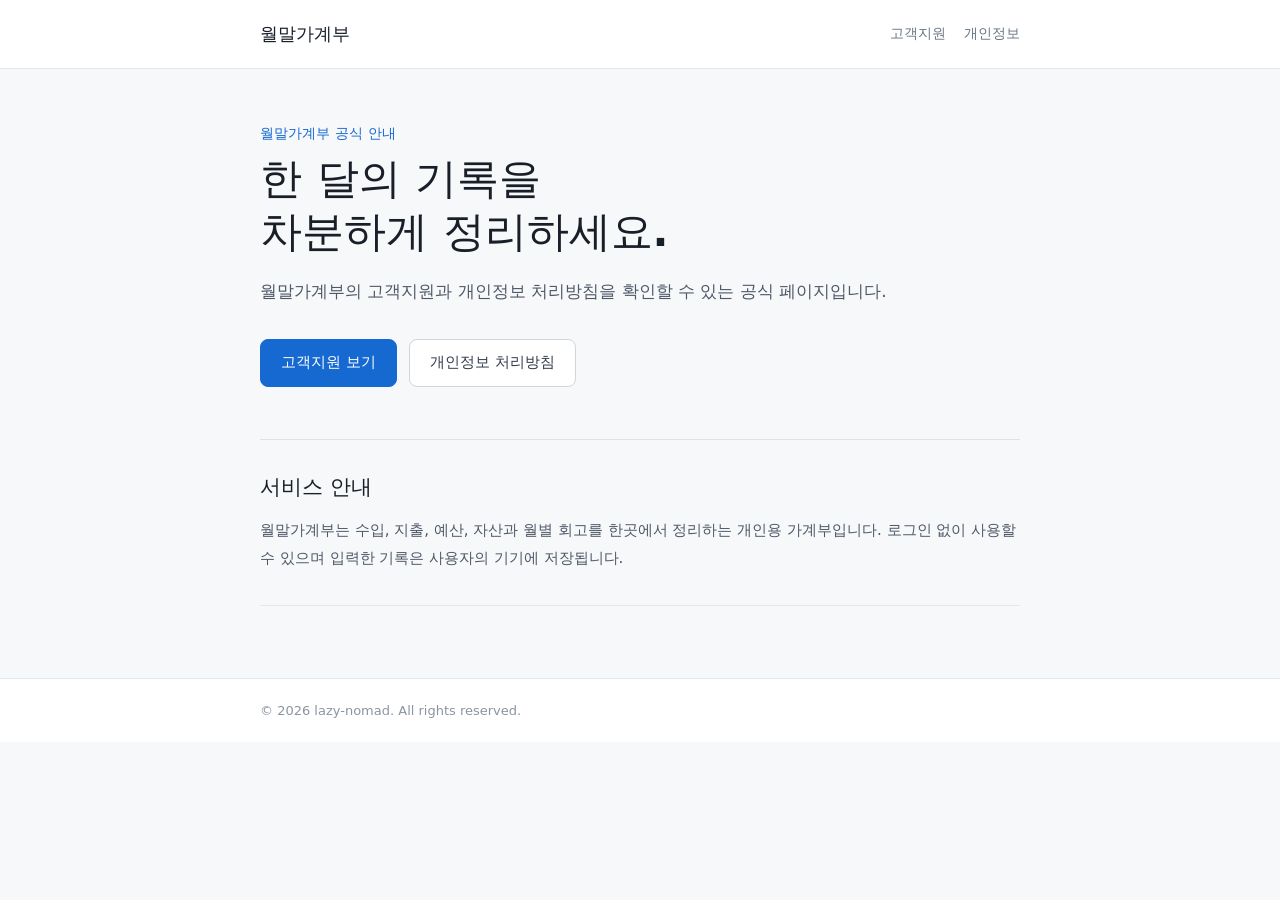
==== index.html @ a7315533 "Add public support and privacy pages" ====
<!doctype html>
<html lang="ko">
  <head>
    <meta charset="UTF-8" />
    <meta name="viewport" content="width=device-width, initial-scale=1" />
    <meta name="description" content="월말가계부 공식 지원 및 개인정보 처리방침 안내" />
    <title>월말가계부</title>
    <link rel="stylesheet" href="styles.css" />
  </head>
  <body>
    <header class="site-header">
      <div class="site-header__inner">
        <a class="brand" href="index.html">월말가계부</a>
        <nav class="nav" aria-label="주요 메뉴">
          <a href="support.html">고객지원</a>
          <a href="privacy.html">개인정보</a>
        </nav>
      </div>
    </header>

    <main class="page">
      <p class="eyebrow">월말가계부 공식 안내</p>
      <h1>한 달의 기록을<br />차분하게 정리하세요.</h1>
      <p class="lead">
        월말가계부의 고객지원과 개인정보 처리방침을 확인할 수 있는 공식 페이지입니다.
      </p>
      <div class="actions">
        <a class="button" href="support.html">고객지원 보기</a>
        <a class="button button--secondary" href="privacy.html">개인정보 처리방침</a>
      </div>

      <div class="content">
        <section>
          <h2>서비스 안내</h2>
          <p>
            월말가계부는 수입, 지출, 예산, 자산과 월별 회고를 한곳에서 정리하는 개인용 가계부입니다.
            로그인 없이 사용할 수 있으며 입력한 기록은 사용자의 기기에 저장됩니다.
          </p>
        </section>
      </div>
    </main>

    <footer class="site-footer">
      <div class="site-footer__inner">© 2026 lazy-nomad. All rights reserved.</div>
    </footer>
  </body>
</html>
---- styles.css ----
:root {
  color-scheme: light;
  font-family: Pretendard, "Noto Sans KR", "Apple SD Gothic Neo", system-ui, sans-serif;
  color: #191f28;
  background: #f7f8fa;
  font-synthesis: none;
}

* {
  box-sizing: border-box;
}

html {
  min-width: 320px;
  background: #f7f8fa;
}

body {
  margin: 0;
}

a {
  color: #1769d2;
  text-underline-offset: 3px;
}

.site-header {
  border-bottom: 1px solid #e5e8eb;
  background: #ffffff;
}

.site-header__inner,
.page {
  width: min(100% - 40px, 760px);
  margin: 0 auto;
}

.site-header__inner {
  display: flex;
  min-height: 68px;
  align-items: center;
  justify-content: space-between;
  gap: 24px;
}

.brand {
  color: #191f28;
  font-size: 18px;
  font-weight: 800;
  text-decoration: none;
}

.nav {
  display: flex;
  gap: 18px;
}

.nav a {
  color: #6b7684;
  font-size: 14px;
  font-weight: 600;
  text-decoration: none;
}

.nav a:hover,
.nav a[aria-current="page"] {
  color: #1769d2;
}

.page {
  padding: 56px 0 72px;
}

.eyebrow {
  margin: 0 0 10px;
  color: #1769d2;
  font-size: 14px;
  font-weight: 700;
}

h1 {
  margin: 0;
  font-size: clamp(30px, 7vw, 42px);
  line-height: 1.25;
}

.lead {
  margin: 18px 0 0;
  color: #4e5968;
  font-size: 17px;
  line-height: 1.8;
}

.meta {
  margin: 12px 0 0;
  color: #8b95a1;
  font-size: 13px;
}

.actions {
  display: flex;
  flex-wrap: wrap;
  gap: 12px;
  margin-top: 32px;
}

.button {
  display: inline-flex;
  min-height: 48px;
  align-items: center;
  justify-content: center;
  padding: 0 20px;
  border: 1px solid #1769d2;
  border-radius: 8px;
  background: #1769d2;
  color: #ffffff;
  font-size: 15px;
  font-weight: 700;
  text-decoration: none;
}

.button--secondary {
  border-color: #d1d6db;
  background: #ffffff;
  color: #333d4b;
}

.content {
  margin-top: 52px;
  border-top: 1px solid #dfe3e7;
}

.content section {
  padding: 32px 0;
  border-bottom: 1px solid #e5e8eb;
}

.content h2 {
  margin: 0 0 14px;
  font-size: 21px;
  line-height: 1.5;
}

.content h3 {
  margin: 24px 0 10px;
  font-size: 17px;
}

.content p,
.content li {
  color: #4e5968;
  font-size: 15px;
  line-height: 1.85;
}

.content p {
  margin: 10px 0 0;
}

.content ul,
.content ol {
  margin: 12px 0 0;
  padding-left: 22px;
}

.notice {
  margin-top: 20px;
  padding: 18px 20px;
  border-left: 4px solid #f04452;
  background: #ffffff;
  color: #4e5968;
  font-size: 14px;
  line-height: 1.7;
}

.site-footer {
  border-top: 1px solid #e5e8eb;
  background: #ffffff;
}

.site-footer__inner {
  width: min(100% - 40px, 760px);
  margin: 0 auto;
  padding: 24px 0;
  color: #8b95a1;
  font-size: 13px;
}

@media (max-width: 520px) {
  .site-header__inner {
    min-height: 62px;
  }

  .nav {
    gap: 12px;
  }

  .page {
    padding-top: 40px;
  }

  .actions {
    flex-direction: column;
  }

  .button {
    width: 100%;
  }
}
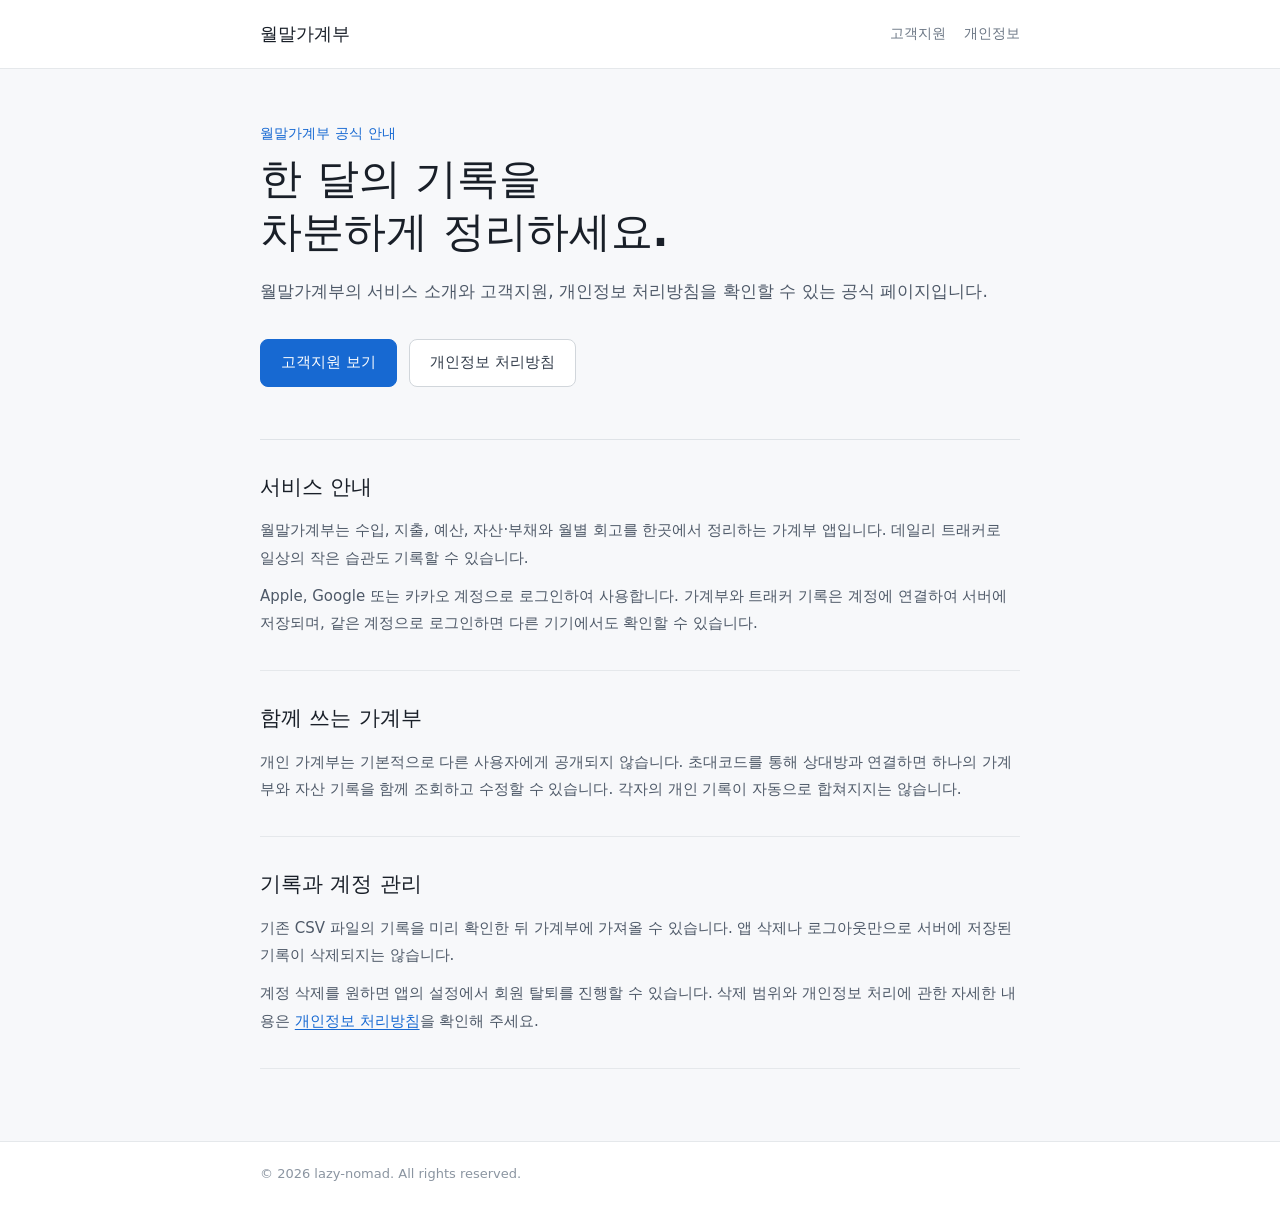
==== commit faff441f: "Update index.html" ====
--- a/index.html
+++ b/index.html
@@ -3,7 +3,10 @@
   <head>
     <meta charset="UTF-8" />
     <meta name="viewport" content="width=device-width, initial-scale=1" />
-    <meta name="description" content="월말가계부 공식 지원 및 개인정보 처리방침 안내" />
+    <meta
+      name="description"
+      content="월말가계부 서비스 소개, 고객지원 및 개인정보 처리방침 안내"
+    />
     <title>월말가계부</title>
     <link rel="stylesheet" href="styles.css" />
   </head>
@@ -22,26 +25,61 @@
       <p class="eyebrow">월말가계부 공식 안내</p>
       <h1>한 달의 기록을<br />차분하게 정리하세요.</h1>
       <p class="lead">
-        월말가계부의 고객지원과 개인정보 처리방침을 확인할 수 있는 공식 페이지입니다.
+        월말가계부의 서비스 소개와 고객지원,
+        개인정보 처리방침을 확인할 수 있는 공식 페이지입니다.
       </p>
+
       <div class="actions">
         <a class="button" href="support.html">고객지원 보기</a>
-        <a class="button button--secondary" href="privacy.html">개인정보 처리방침</a>
+        <a class="button button--secondary" href="privacy.html">
+          개인정보 처리방침
+        </a>
       </div>
 
       <div class="content">
         <section>
           <h2>서비스 안내</h2>
           <p>
-            월말가계부는 수입, 지출, 예산, 자산과 월별 회고를 한곳에서 정리하는 개인용 가계부입니다.
-            로그인 없이 사용할 수 있으며 입력한 기록은 사용자의 기기에 저장됩니다.
+            월말가계부는 수입, 지출, 예산, 자산·부채와 월별 회고를
+            한곳에서 정리하는 가계부 앱입니다.
+            데일리 트래커로 일상의 작은 습관도 기록할 수 있습니다.
+          </p>
+          <p>
+            Apple, Google 또는 카카오 계정으로 로그인하여 사용합니다.
+            가계부와 트래커 기록은 계정에 연결하여 서버에 저장되며,
+            같은 계정으로 로그인하면 다른 기기에서도 확인할 수 있습니다.
+          </p>
+        </section>
+
+        <section>
+          <h2>함께 쓰는 가계부</h2>
+          <p>
+            개인 가계부는 기본적으로 다른 사용자에게 공개되지 않습니다.
+            초대코드를 통해 상대방과 연결하면 하나의 가계부와 자산 기록을
+            함께 조회하고 수정할 수 있습니다.
+            각자의 개인 기록이 자동으로 합쳐지지는 않습니다.
+          </p>
+        </section>
+
+        <section>
+          <h2>기록과 계정 관리</h2>
+          <p>
+            기존 CSV 파일의 기록을 미리 확인한 뒤 가계부에 가져올 수 있습니다.
+            앱 삭제나 로그아웃만으로 서버에 저장된 기록이 삭제되지는 않습니다.
+          </p>
+          <p>
+            계정 삭제를 원하면 앱의 설정에서 회원 탈퇴를 진행할 수 있습니다.
+            삭제 범위와 개인정보 처리에 관한 자세한 내용은
+            <a href="privacy.html">개인정보 처리방침</a>을 확인해 주세요.
           </p>
         </section>
       </div>
     </main>
 
     <footer class="site-footer">
-      <div class="site-footer__inner">© 2026 lazy-nomad. All rights reserved.</div>
+      <div class="site-footer__inner">
+        © 2026 lazy-nomad. All rights reserved.
+      </div>
     </footer>
   </body>
 </html>
